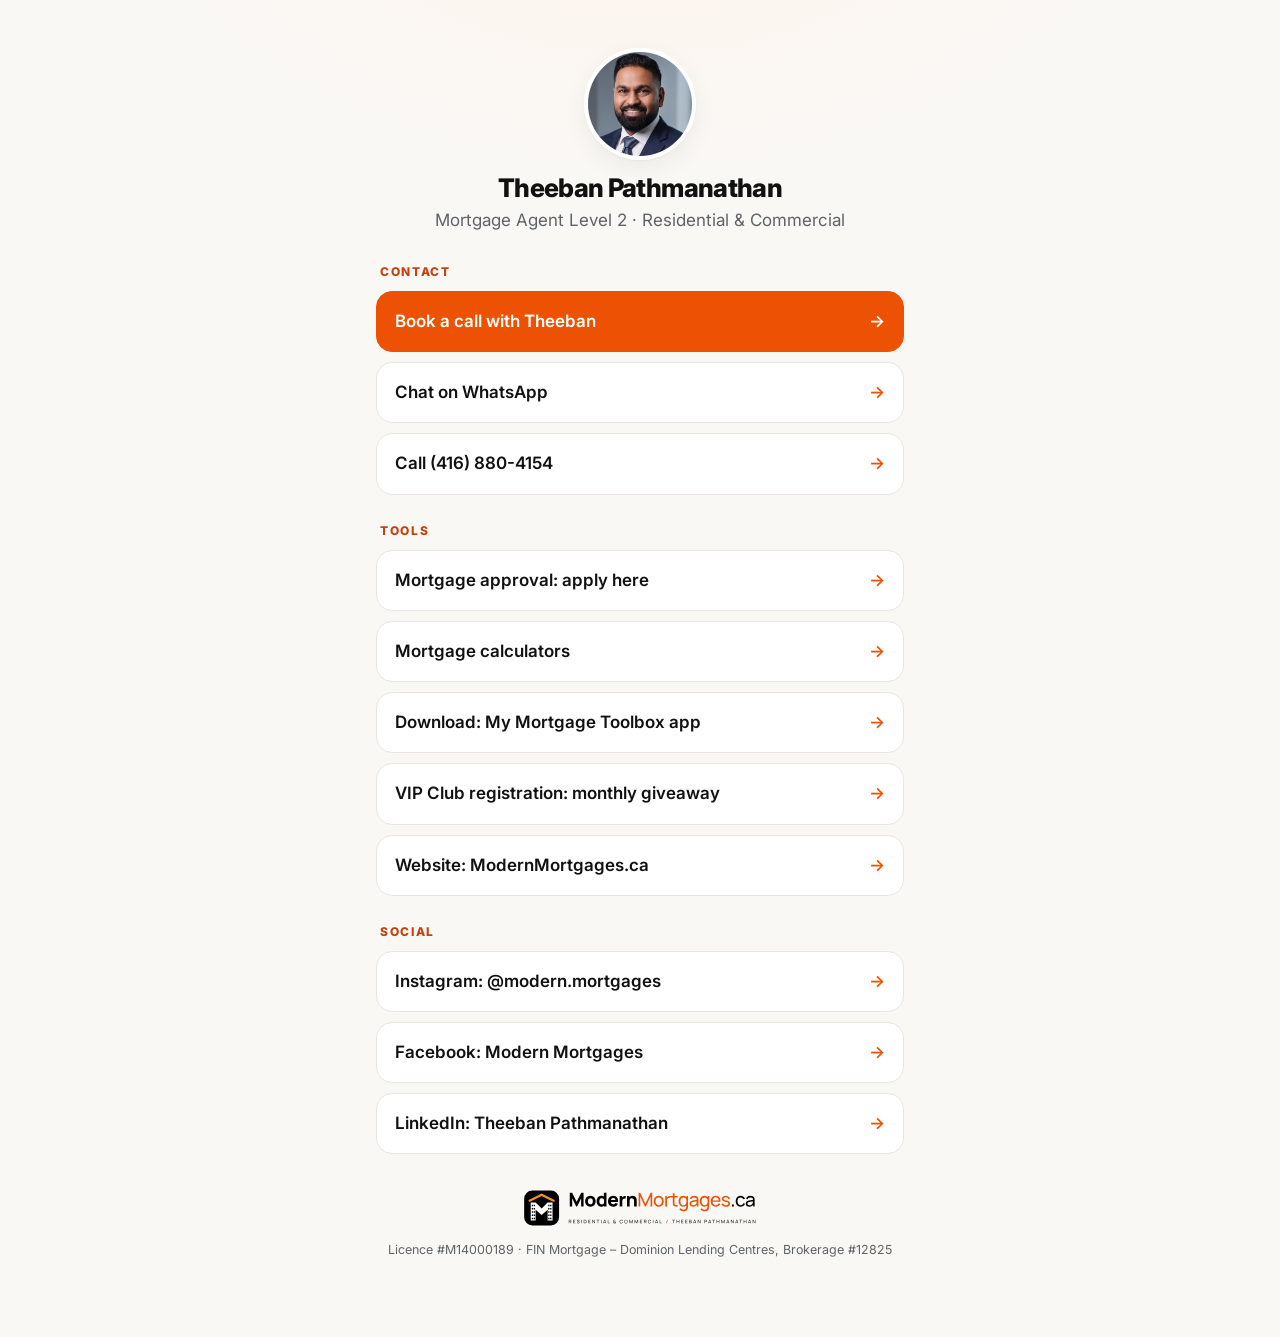
==== links/index.html @ 9a5ff661 "Launch new ModernMortgages.ca site" ====
<!doctype html>
<html lang="en-CA">
<head>
<meta charset="utf-8">
<meta name="viewport" content="width=device-width, initial-scale=1">
<title>Links | Theeban Pathmanathan – ModernMortgages.ca</title>
<meta name="description" content="Book a call, apply for a mortgage, download the mortgage calculator app and follow Theeban Pathmanathan, Mortgage Agent Level 2.">
<link rel="canonical" href="https://modernmortgages.ca/links/">
<meta property="og:title" content="Theeban Pathmanathan – Links">
<meta property="og:image" content="https://modernmortgages.ca/assets/img/og-image.jpg">
<link rel="icon" href="/assets/img/icon.svg" type="image/svg+xml">
<link rel="apple-touch-icon" href="/assets/img/apple-touch-icon.png">
<link rel="preconnect" href="https://fonts.googleapis.com">
<link rel="preconnect" href="https://fonts.gstatic.com" crossorigin>
<link href="https://fonts.googleapis.com/css2?family=Inter:wght@400;500;600;700;800&display=swap" rel="stylesheet">
<link rel="stylesheet" href="/assets/css/styles.css">
<style>
  body{background:radial-gradient(700px 420px at 50% -10%,var(--orange-50),transparent 70%),var(--bg-soft);min-height:100vh}
  .wrap{max-width:560px;margin:0 auto;padding:48px 16px 64px}
  .me{text-align:center;margin-bottom:28px}
  .me img.av{width:112px;height:112px;border-radius:50%;object-fit:cover;margin:0 auto 14px;border:4px solid #fff;box-shadow:var(--shadow)}
  .me h1{font-size:1.6rem;margin:0}
  .me p{color:var(--muted);margin:4px 0 0}
  .grp{font-size:.75rem;font-weight:800;letter-spacing:.14em;color:var(--orange-ink);text-transform:uppercase;margin:26px 4px 10px}
  .lnk{display:flex;align-items:center;justify-content:space-between;gap:12px;background:#fff;border:1px solid var(--line);border-radius:16px;padding:16px 18px;margin-bottom:10px;text-decoration:none;font-weight:600;transition:transform .15s,box-shadow .15s,border-color .15s}
  .lnk:hover{transform:translateY(-2px);box-shadow:var(--shadow);border-color:#ddd7cf}
  .lnk.hl{background:var(--orange);color:#fff;border-color:var(--orange)}
  .lnk span.arr{color:var(--orange)}
  .lnk.hl span.arr{color:#fff}
  .logo{display:block;margin:36px auto 0;height:36px;width:auto}
  .fine{text-align:center;color:var(--muted);font-size:.78rem;margin-top:14px}
</style>
</head>
<body>
<main class="wrap">
  <div class="me">
    <img class="av" src="/assets/img/theeban-avatar.jpg" alt="Theeban Pathmanathan" width="112" height="112">
    <h1>Theeban Pathmanathan</h1>
    <p>Mortgage Agent Level 2 · Residential &amp; Commercial</p>
  </div>

  <div class="grp">Contact</div>
  <a class="lnk hl" href="https://meet.theeban.ca" target="_blank" rel="noopener">Book a call with Theeban <span class="arr">→</span></a>
  <a class="lnk" href="https://wa.me/14168804154" target="_blank" rel="noopener">Chat on WhatsApp <span class="arr">→</span></a>
  <a class="lnk" href="tel:+14168804154">Call (416) 880-4154 <span class="arr">→</span></a>

  <div class="grp">Tools</div>
  <a class="lnk" href="https://velocity-client.newton.ca/en/client/journey?shortCode=3vnqzjtlrdep" target="_blank" rel="noopener">Mortgage approval: apply here <span class="arr">→</span></a>
  <a class="lnk" href="/#calculators">Mortgage calculators <span class="arr">→</span></a>
  <a class="lnk" href="https://www.dlcapp.ca/app/theeban-pathmanathan" target="_blank" rel="noopener">Download: My Mortgage Toolbox app <span class="arr">→</span></a>
  <a class="lnk" href="https://docs.google.com/forms/d/e/1FAIpQLSfHtJvlR5_J6w2fv-4KVkvPzqczx1tvNYaiG0FrdljaIQ_4Vw/viewform" target="_blank" rel="noopener">VIP Club registration: monthly giveaway <span class="arr">→</span></a>
  <a class="lnk" href="/">Website: ModernMortgages.ca <span class="arr">→</span></a>

  <div class="grp">Social</div>
  <a class="lnk" href="https://www.instagram.com/modern.mortgages" target="_blank" rel="noopener">Instagram: @modern.mortgages <span class="arr">→</span></a>
  <a class="lnk" href="https://www.facebook.com/modernmortgages.ca" target="_blank" rel="noopener">Facebook: Modern Mortgages <span class="arr">→</span></a>
  <a class="lnk" href="https://www.linkedin.com/in/theebanp" target="_blank" rel="noopener">LinkedIn: Theeban Pathmanathan <span class="arr">→</span></a>

  <a href="/"><img class="logo" src="/assets/img/logo.svg" alt="ModernMortgages.ca" width="233" height="36"></a>
  <p class="fine">Licence #M14000189 · FIN Mortgage – Dominion Lending Centres, Brokerage #12825</p>
</main>
</body>
</html>
---- assets/css/styles.css ----
/* ModernMortgages.ca — light, clean theme */
:root{
  --orange:#ED5204;          /* wordmark orange (brand) */
  --orange-2:#F79421;        /* roof / accent orange */
  --orange-ink:#C2410C;      /* accessible orange for small text on white */
  --orange-50:#FFF4EC;
  --orange-100:#FFE6D3;
  --ink:#111111;
  --ink-2:#333333;
  --muted:#5F6368;
  --line:#E9E6E1;
  --bg:#FFFFFF;
  --bg-soft:#FAF8F5;
  --bg-dark:#121212;
  --ok:#0F8A4B;
  --warn:#B45309;
  --radius:18px;
  --radius-sm:12px;
  --shadow:0 1px 2px rgba(17,17,17,.04),0 8px 24px rgba(17,17,17,.06);
  --shadow-lg:0 2px 4px rgba(17,17,17,.04),0 24px 48px rgba(17,17,17,.10);
  --max:1180px;
  --font:"Inter",system-ui,-apple-system,"Segoe UI",Roboto,Helvetica,Arial,sans-serif;
}
*,*::before,*::after{box-sizing:border-box}
html{scroll-behavior:smooth;-webkit-text-size-adjust:100%}
@media (prefers-reduced-motion:reduce){html{scroll-behavior:auto}*{transition:none!important;animation:none!important}}
body{margin:0;font-family:var(--font);color:var(--ink);background:var(--bg);font-size:17px;line-height:1.6;-webkit-font-smoothing:antialiased}
img{max-width:100%;height:auto;display:block}
a{color:inherit}
h1,h2,h3,h4{line-height:1.12;letter-spacing:-.025em;margin:0 0 .5em;font-weight:800}
h1{font-size:clamp(2.4rem,5.4vw,4.1rem)}
h2{font-size:clamp(1.9rem,3.6vw,2.8rem)}
h3{font-size:1.2rem;letter-spacing:-.01em;font-weight:700}
p{margin:0 0 1em}
.container{max-width:var(--max);margin:0 auto;padding:0 24px}
@media (max-width:600px){.container{padding:0 16px}}
.accent{color:var(--orange)}
.eyebrow{display:inline-flex;align-items:center;gap:8px;font-size:.78rem;font-weight:700;letter-spacing:.14em;text-transform:uppercase;color:var(--orange-ink);margin-bottom:14px}
.eyebrow::before{content:"";width:18px;height:2px;background:var(--orange-2);border-radius:2px}
.lead{font-size:1.15rem;color:var(--muted);max-width:620px}
.section{padding:96px 0}
.section-soft{background:var(--bg-soft)}
.section-head{max-width:680px;margin-bottom:48px}
.section-head.center{margin-left:auto;margin-right:auto;text-align:center}
.section-head.center .eyebrow::before{display:none}
@media (max-width:700px){.section{padding:64px 0}}
.skip{position:absolute;left:-999px;top:8px;background:#fff;padding:8px 12px;border-radius:8px;z-index:100}
.skip:focus{left:8px}
:focus-visible{outline:3px solid var(--orange-2);outline-offset:2px;border-radius:6px}

/* Buttons */
.btn{display:inline-flex;align-items:center;justify-content:center;gap:10px;padding:14px 22px;border-radius:999px;font-weight:700;font-size:.98rem;text-decoration:none;border:1.5px solid transparent;cursor:pointer;transition:transform .15s ease,box-shadow .15s ease,background .15s ease;white-space:nowrap;font-family:inherit}
.btn svg{width:18px;height:18px;flex:none}
.btn-primary{background:var(--orange);color:#fff;box-shadow:0 6px 18px rgba(237,82,4,.28)}
.btn-primary:hover{background:#D84A03;transform:translateY(-1px)}
.btn-dark{background:var(--ink);color:#fff}
.btn-dark:hover{background:#000;transform:translateY(-1px)}
.btn-ghost{background:#fff;color:var(--ink);border-color:var(--line)}
.btn-ghost:hover{border-color:var(--ink);transform:translateY(-1px)}
.btn-sm{padding:10px 16px;font-size:.9rem}

/* Header */
.site-header{position:sticky;top:0;z-index:50;background:rgba(255,255,255,.88);backdrop-filter:saturate(180%) blur(14px);-webkit-backdrop-filter:saturate(180%) blur(14px);border-bottom:1px solid transparent;transition:border-color .2s}
.site-header.scrolled{border-bottom-color:var(--line)}
.nav{display:flex;align-items:center;justify-content:space-between;height:76px;gap:24px}
.brand img{height:42px;width:auto}
.nav-links{display:flex;gap:30px;list-style:none;margin:0;padding:0}
.nav-links a{text-decoration:none;font-weight:600;font-size:.95rem;color:var(--ink-2)}
.nav-links a:hover{color:var(--orange)}
.nav-cta{display:flex;gap:10px;align-items:center}
.menu-btn{display:none;background:none;border:1px solid var(--line);border-radius:12px;width:44px;height:44px;align-items:center;justify-content:center;cursor:pointer}
.menu-btn svg{width:22px;height:22px}
.mobile-menu{display:none}
@media (max-width:1020px){
  .nav-links,.nav-cta .btn-ghost{display:none}
  .menu-btn{display:inline-flex}
  .mobile-menu.open{display:block;border-top:1px solid var(--line);background:#fff;padding:12px 16px 20px}
  .mobile-menu a{display:block;padding:12px 4px;text-decoration:none;font-weight:600;border-bottom:1px solid var(--line)}
  .mobile-menu .btn{width:100%;margin-top:12px;border-bottom:none}
}
@media (max-width:520px){.brand img{height:32px}.nav-cta .btn-primary{display:none}.nav{height:66px}}

/* Hero */
.hero{position:relative;padding:72px 0 88px;overflow:hidden;background:
  radial-gradient(900px 480px at 92% -10%,var(--orange-50),transparent 60%),
  radial-gradient(700px 400px at -10% 110%,#F4F1EC,transparent 60%),#fff}
.hero-grid{display:grid;grid-template-columns:1.1fr .9fr;gap:56px;align-items:center}
.hero h1 .accent{display:block}
.hero .lead{margin:18px 0 30px}
.hero-ctas{display:flex;gap:12px;flex-wrap:wrap}
.chips{display:grid;grid-template-columns:repeat(3,minmax(0,1fr));gap:10px;margin-top:40px}
.chip{display:flex;gap:10px;align-items:center;background:#fff;border:1px solid var(--line);border-radius:14px;padding:10px 12px;font-size:.84rem;line-height:1.25}
.chip strong{display:block;font-size:.88rem}
.chip span{color:var(--muted)}
.chip .ic{width:34px;height:34px;flex:none;border-radius:10px;background:var(--orange-50);color:var(--orange);display:grid;place-items:center}
.chip .ic svg{width:18px;height:18px}
.hero-photo{position:relative;justify-self:center;max-width:440px;width:100%}
.hero-photo .frame{border-radius:28px;overflow:hidden;box-shadow:var(--shadow-lg);aspect-ratio:4/4.6;background:#e9edf2}
.hero-photo .frame img{width:100%;height:100%;object-fit:cover;object-position:50% 20%}
.hero-photo .roof{position:absolute;left:50%;top:-34px;transform:translateX(-50%);width:62%;color:var(--orange-2)}
.badge-float{position:absolute;background:#fff;border-radius:16px;box-shadow:var(--shadow-lg);padding:12px 16px;font-size:.85rem;line-height:1.3}
.badge-float strong{display:block;font-size:1rem}
.badge-float.b1{left:-28px;bottom:36px}
.badge-float.b2{right:-22px;top:42px;text-align:center}
.badge-float.b2 strong{font-size:1.6rem;color:var(--orange);letter-spacing:-.02em}
@media (max-width:980px){
  .hero-grid{grid-template-columns:1fr}
  .hero-photo{max-width:340px;margin-top:8px}
  .chips{grid-template-columns:repeat(2,minmax(0,1fr))}
}
@media (max-width:520px){
  .hero{padding:48px 0 64px}
  .badge-float.b1{left:-6px;bottom:16px}
  .badge-float.b2{right:-6px;top:20px}
  .hero-ctas .btn{flex:1 1 100%}
}

/* Stats */
.stats{display:grid;grid-template-columns:repeat(4,1fr);background:var(--ink);color:#fff;border-radius:24px;padding:34px 20px;margin-top:-44px;position:relative;z-index:2;box-shadow:var(--shadow-lg)}
.stat{text-align:center;padding:4px 10px;border-right:1px solid rgba(255,255,255,.12)}
.stat:last-child{border-right:0}
.stat b{display:block;font-size:clamp(1.8rem,3.4vw,2.5rem);font-weight:800;letter-spacing:-.03em;color:var(--orange-2);line-height:1.1}
.stat span{font-size:.9rem;color:#cfcfcf}
@media (max-width:700px){.stats{grid-template-columns:repeat(2,1fr);row-gap:22px}.stat:nth-child(2){border-right:0}}

/* Cards / services */
.grid-3{display:grid;grid-template-columns:repeat(3,1fr);gap:20px}
@media (max-width:960px){.grid-3{grid-template-columns:repeat(2,1fr)}}
@media (max-width:620px){.grid-3{grid-template-columns:1fr}}
.card{background:#fff;border:1px solid var(--line);border-radius:var(--radius);padding:28px;transition:transform .2s,box-shadow .2s,border-color .2s}
.card:hover{transform:translateY(-3px);box-shadow:var(--shadow);border-color:#ddd7cf}
.card .ic{width:48px;height:48px;border-radius:14px;background:var(--orange-50);color:var(--orange);display:grid;place-items:center;margin-bottom:18px}
.card .ic svg{width:24px;height:24px}
.card p{color:var(--muted);margin:0;font-size:.98rem}

/* About */
.about-grid{display:grid;grid-template-columns:.9fr 1.1fr;gap:64px;align-items:center}
.about-media{position:relative}
.about-media .frame{border-radius:24px;overflow:hidden;aspect-ratio:1/1.05;background:#e9edf2}
.about-media .frame img{width:100%;height:100%;object-fit:cover;object-position:50% 18%}
.about-media .cobrand{position:absolute;left:20px;right:20px;bottom:-26px;background:#000;border-radius:16px;padding:12px 16px;box-shadow:var(--shadow-lg)}
.id-card{background:#000;color:#fff;border-radius:26px;padding:30px;box-shadow:var(--shadow-lg);position:relative;overflow:hidden}
.id-card::before{content:"";position:absolute;right:-60px;top:-60px;width:220px;height:220px;border-radius:50%;background:radial-gradient(circle,rgba(247,148,33,.35),transparent 70%)}
.id-top{display:flex;gap:16px;align-items:center;margin-bottom:22px;position:relative}
.id-av{width:76px;height:76px;border-radius:50%;object-fit:cover;border:3px solid var(--orange-2)}
.id-top b{display:block;font-size:1.2rem}
.id-top span{color:#bdbdbd;font-size:.92rem}
.id-list{margin:0 0 22px;display:grid;gap:0;position:relative}
.id-list div{display:flex;justify-content:space-between;gap:16px;padding:12px 0;border-bottom:1px solid #242424;font-size:.95rem}
.id-list dt{color:#a8a8a8}
.id-list dd{margin:0;font-weight:700;text-align:right}
.id-cobrand{width:100%;height:auto;border-radius:10px}
.checklist{list-style:none;padding:0;margin:24px 0 30px;display:grid;gap:12px}
.checklist li{display:flex;gap:12px;align-items:flex-start;font-weight:500}
.checklist svg{width:22px;height:22px;flex:none;color:var(--orange);margin-top:2px}
@media (max-width:900px){.about-grid{grid-template-columns:1fr;gap:56px}.about-media{max-width:460px}}

/* Steps */
.steps{display:grid;grid-template-columns:repeat(4,1fr);gap:20px;counter-reset:step}
.step{position:relative;padding:26px;border-radius:var(--radius);background:#fff;border:1px solid var(--line)}
.step::before{counter-increment:step;content:"0" counter(step);font-weight:800;font-size:.9rem;color:var(--orange);letter-spacing:.05em;display:block;margin-bottom:10px}
.step p{color:var(--muted);font-size:.95rem;margin:0}
@media (max-width:900px){.steps{grid-template-columns:repeat(2,1fr)}}
@media (max-width:540px){.steps{grid-template-columns:1fr}}

/* Calculators */
.calc-shell{background:#fff;border:1px solid var(--line);border-radius:26px;box-shadow:var(--shadow);overflow:hidden}
.tabs{display:flex;gap:6px;padding:10px;background:var(--bg-soft);border-bottom:1px solid var(--line);overflow-x:auto;scrollbar-width:none}
.tabs::-webkit-scrollbar{display:none}
.tab{flex:1 0 auto;display:inline-flex;align-items:center;justify-content:center;gap:8px;padding:12px 18px;border-radius:12px;border:0;background:transparent;font:inherit;font-weight:600;font-size:.95rem;color:var(--ink-2);cursor:pointer}
.tab svg{width:18px;height:18px}
.tab[aria-selected="true"]{background:#fff;color:var(--ink);box-shadow:0 1px 3px rgba(0,0,0,.08)}
.tab[aria-selected="true"] svg{color:var(--orange)}
.calc-panel{display:grid;grid-template-columns:1.15fr .85fr;gap:0}
.calc-panel[hidden]{display:none}
.calc-inputs{padding:32px;display:grid;gap:22px;align-content:start}
.calc-results{padding:32px;background:var(--bg-soft);border-left:1px solid var(--line);display:flex;flex-direction:column;gap:16px}
@media (max-width:880px){.calc-panel{grid-template-columns:1fr}.calc-results{border-left:0;border-top:1px solid var(--line)}}
@media (max-width:520px){.calc-inputs,.calc-results{padding:22px 18px}}
.field label,.field .lbl{display:flex;justify-content:space-between;align-items:center;gap:12px;font-weight:600;font-size:.94rem;margin-bottom:8px}
.field .hint{font-weight:500;color:var(--muted);font-size:.82rem}
.num{display:flex;align-items:center;border:1px solid var(--line);border-radius:10px;background:#fff;padding:0 10px;min-width:0;width:150px}
.num:focus-within{border-color:var(--orange-2);box-shadow:0 0 0 3px var(--orange-100)}
.num span{color:var(--muted);font-size:.9rem}
.num input{border:0;outline:0;width:100%;padding:8px 4px;font:inherit;font-weight:700;text-align:right;background:transparent;color:var(--ink);-moz-appearance:textfield}
.num input::-webkit-outer-spin-button,.num input::-webkit-inner-spin-button{-webkit-appearance:none;margin:0}
input[type=range]{-webkit-appearance:none;appearance:none;width:100%;height:6px;border-radius:6px;background:linear-gradient(to right,var(--orange) 0%,var(--orange) var(--p,50%),#E8E4DE var(--p,50%));outline:none;cursor:pointer;margin:6px 0}
input[type=range]::-webkit-slider-thumb{-webkit-appearance:none;width:22px;height:22px;border-radius:50%;background:#fff;border:3px solid var(--orange);box-shadow:0 2px 6px rgba(0,0,0,.15)}
input[type=range]::-moz-range-thumb{width:18px;height:18px;border-radius:50%;background:#fff;border:3px solid var(--orange);box-shadow:0 2px 6px rgba(0,0,0,.15)}
.row-2{display:grid;grid-template-columns:1fr 1fr;gap:16px}
@media (max-width:520px){.row-2{grid-template-columns:1fr}}
select,.select{width:100%;font:inherit;font-weight:600;padding:10px 12px;border:1px solid var(--line);border-radius:10px;background:#fff;color:var(--ink)}
.toggle{display:flex;align-items:center;gap:10px;font-weight:600;font-size:.94rem;cursor:pointer}
.toggle input{width:18px;height:18px;accent-color:var(--orange)}
.result-hero{background:var(--ink);color:#fff;border-radius:18px;padding:24px}
.result-hero .k{font-size:.78rem;letter-spacing:.12em;text-transform:uppercase;color:#bdbdbd;font-weight:700}
.result-hero .v{font-size:clamp(2.2rem,5vw,2.9rem);font-weight:800;letter-spacing:-.03em;color:var(--orange-2);line-height:1.1;margin:6px 0 2px}
.result-hero .s{color:#cfcfcf;font-size:.9rem}
.kv{display:grid;grid-template-columns:1fr 1fr;gap:12px}
.kv > div{background:#fff;border:1px solid var(--line);border-radius:14px;padding:14px}
.kv .k{font-size:.8rem;color:var(--muted);font-weight:600}
.kv .v{font-size:1.15rem;font-weight:800;letter-spacing:-.01em}
.kv .v.good{color:var(--ok)}
.note{font-size:.82rem;color:var(--muted);margin:0}
.alert{border-radius:12px;padding:12px 14px;font-size:.88rem;background:#FFF7E6;border:1px solid #F8DDA8;color:#7A4A00}
.alert.ok{background:#ECF8F1;border-color:#BFE5CF;color:#0B5E35}
.alert[hidden]{display:none}
.bar{height:12px;border-radius:999px;background:#E8E4DE;overflow:hidden;display:flex}
.bar i{display:block;height:100%}
.legend{display:flex;gap:16px;font-size:.8rem;color:var(--muted);flex-wrap:wrap}
.legend b{display:inline-block;width:10px;height:10px;border-radius:3px;margin-right:6px;vertical-align:-1px}
.calc-cta{display:flex;gap:10px;flex-wrap:wrap}
.calc-cta .btn{flex:1}

/* App */
.app{display:grid;grid-template-columns:1.1fr .9fr;gap:48px;align-items:center;background:linear-gradient(135deg,var(--orange-50),#fff 70%);border:1px solid var(--orange-100);border-radius:28px;padding:56px}
.app-feats{display:grid;grid-template-columns:1fr 1fr;gap:14px}
.app-feat{background:#fff;border:1px solid var(--line);border-radius:16px;padding:18px}
.app-feat b{display:block;margin-bottom:2px}
.app-feat span{color:var(--muted);font-size:.9rem}
@media (max-width:900px){.app{grid-template-columns:1fr;padding:32px 22px}}
@media (max-width:460px){.app-feats{grid-template-columns:1fr}}

/* Testimonials */
figure.card{margin:0}
.quote{display:flex;flex-direction:column;justify-content:space-between;gap:20px}
.quote blockquote{margin:0;font-size:1.04rem;color:var(--ink-2)}
.stars{color:var(--orange-2);letter-spacing:2px;font-size:1rem}
.who{display:flex;align-items:center;gap:12px}
.who .av{width:42px;height:42px;border-radius:50%;background:var(--orange-50);color:var(--orange);display:grid;place-items:center;font-weight:800}
.who b{display:block;font-size:.95rem}
.who span{font-size:.85rem;color:var(--muted)}

/* FAQ */
.faq{max-width:820px;margin:0 auto;display:grid;gap:12px}
.faq details{background:#fff;border:1px solid var(--line);border-radius:16px;padding:0 22px}
.faq summary{list-style:none;cursor:pointer;padding:20px 0;font-weight:700;display:flex;justify-content:space-between;gap:16px;align-items:center}
.faq summary::-webkit-details-marker{display:none}
.faq summary::after{content:"+";font-size:1.5rem;font-weight:400;color:var(--orange);line-height:1}
.faq details[open] summary::after{content:"–"}
.faq details p{color:var(--muted);margin:0 0 20px}

/* Contact */
.contact-grid{display:grid;grid-template-columns:repeat(3,1fr);gap:20px}
.contact-card{display:flex;flex-direction:column;gap:12px;text-decoration:none;background:#fff;border:1px solid var(--line);border-radius:var(--radius);padding:28px;transition:transform .2s,box-shadow .2s}
.contact-card:hover{transform:translateY(-3px);box-shadow:var(--shadow)}
.contact-card.primary{background:var(--orange);color:#fff;border-color:var(--orange)}
.contact-card.primary p{color:#ffe9dc}
.contact-card .ic{width:48px;height:48px;border-radius:14px;background:var(--orange-50);color:var(--orange);display:grid;place-items:center}
.contact-card.primary .ic{background:rgba(255,255,255,.18);color:#fff}
.contact-card .ic svg{width:24px;height:24px}
.contact-card h3{margin:0}
.contact-card p{margin:0;color:var(--muted)}
.contact-card .go{margin-top:auto;font-weight:700;display:inline-flex;gap:6px;align-items:center}
@media (max-width:900px){.contact-grid{grid-template-columns:1fr}}

/* Footer */
.site-footer{background:var(--bg-dark);color:#d6d6d6;padding:72px 0 28px;font-size:.94rem}
.site-footer a{color:#d6d6d6;text-decoration:none}
.site-footer a:hover{color:#fff}
.foot-grid{display:grid;grid-template-columns:1.4fr 1fr 1fr 1fr;gap:40px}
.foot-grid h4{color:#fff;font-size:.95rem;letter-spacing:0;margin-bottom:14px}
.foot-grid ul{list-style:none;margin:0;padding:0;display:grid;gap:8px}
.foot-logo{height:44px;width:auto;margin-bottom:18px}
.socials{display:flex;gap:10px;margin-top:18px}
.socials a{width:40px;height:40px;border-radius:12px;background:#1f1f1f;display:grid;place-items:center}
.socials a:hover{background:var(--orange)}
.socials svg{width:18px;height:18px}
.foot-legal{border-top:1px solid #262626;margin-top:48px;padding-top:24px;display:flex;justify-content:space-between;align-items:center;gap:24px;flex-wrap:wrap;font-size:.82rem;color:#9a9a9a}
.foot-legal img{height:44px;width:auto}
@media (max-width:900px){.foot-grid{grid-template-columns:1fr 1fr}}
@media (max-width:520px){.foot-grid{grid-template-columns:1fr}}

/* Mobile sticky action bar */
.mobile-bar{display:none}
@media (max-width:700px){
  .mobile-bar{display:grid;grid-template-columns:1fr 1fr;gap:8px;position:fixed;left:0;right:0;bottom:0;z-index:60;padding:10px 12px calc(10px + env(safe-area-inset-bottom));background:rgba(255,255,255,.95);backdrop-filter:blur(10px);border-top:1px solid var(--line)}
  .mobile-bar .btn{padding:12px 10px}
  body{padding-bottom:76px}
}

/* Reveal */
.reveal{opacity:0;transform:translateY(14px);transition:opacity .6s ease,transform .6s ease}
.reveal.in{opacity:1;transform:none}
.no-js .reveal{opacity:1;transform:none}
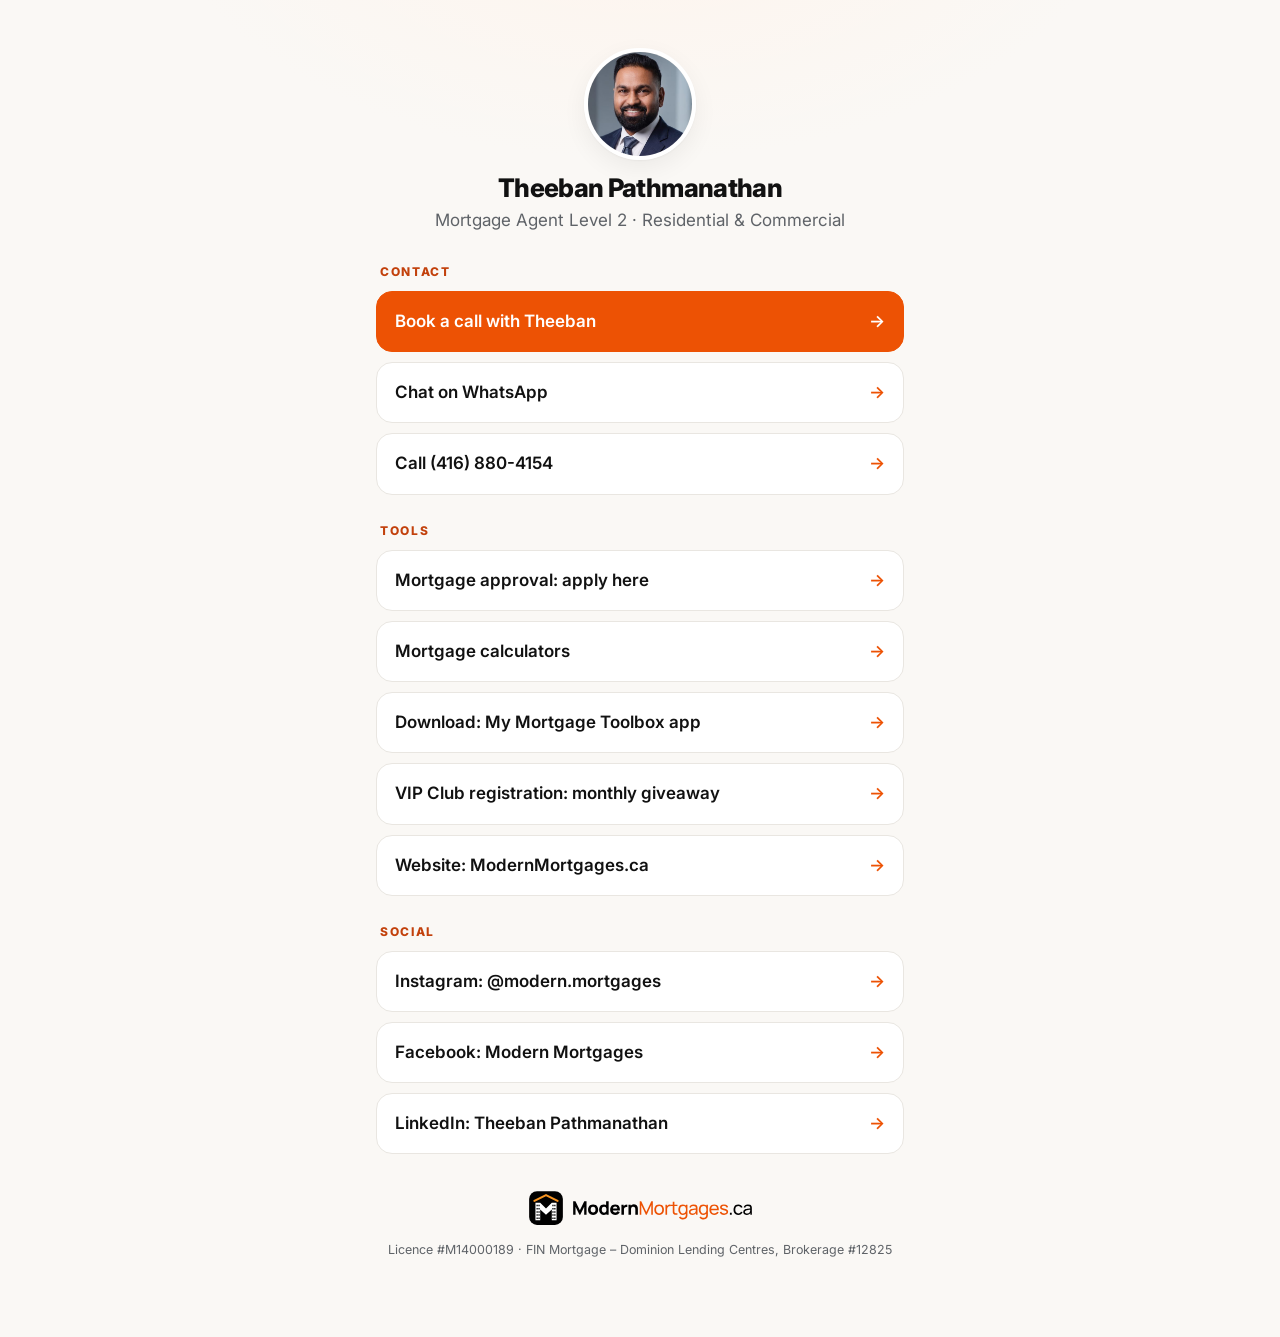
==== commit f8d5590d: "Use no-tagline logo in header; updated brand logos and icons" ====
--- a/links/index.html
+++ b/links/index.html
@@ -56,7 +56,7 @@
   <a class="lnk" href="https://www.facebook.com/modernmortgages.ca" target="_blank" rel="noopener">Facebook: Modern Mortgages <span class="arr">→</span></a>
   <a class="lnk" href="https://www.linkedin.com/in/theebanp" target="_blank" rel="noopener">LinkedIn: Theeban Pathmanathan <span class="arr">→</span></a>
 
-  <a href="/"><img class="logo" src="/assets/img/logo.svg" alt="ModernMortgages.ca" width="233" height="36"></a>
+  <a href="/"><img class="logo" src="/assets/img/logo.svg" alt="ModernMortgages.ca" width="225" height="36"></a>
   <p class="fine">Licence #M14000189 · FIN Mortgage – Dominion Lending Centres, Brokerage #12825</p>
 </main>
 </body>
--- a/assets/css/styles.css
+++ b/assets/css/styles.css
@@ -63,7 +63,7 @@
 .site-header{position:sticky;top:0;z-index:50;background:rgba(255,255,255,.88);backdrop-filter:saturate(180%) blur(14px);-webkit-backdrop-filter:saturate(180%) blur(14px);border-bottom:1px solid transparent;transition:border-color .2s}
 .site-header.scrolled{border-bottom-color:var(--line)}
 .nav{display:flex;align-items:center;justify-content:space-between;height:76px;gap:24px}
-.brand img{height:42px;width:auto}
+.brand img{height:44px;width:auto}
 .nav-links{display:flex;gap:30px;list-style:none;margin:0;padding:0}
 .nav-links a{text-decoration:none;font-weight:600;font-size:.95rem;color:var(--ink-2)}
 .nav-links a:hover{color:var(--orange)}
@@ -78,7 +78,7 @@
   .mobile-menu a{display:block;padding:12px 4px;text-decoration:none;font-weight:600;border-bottom:1px solid var(--line)}
   .mobile-menu .btn{width:100%;margin-top:12px;border-bottom:none}
 }
-@media (max-width:520px){.brand img{height:32px}.nav-cta .btn-primary{display:none}.nav{height:66px}}
+@media (max-width:520px){.brand img{height:34px}.nav-cta .btn-primary{display:none}.nav{height:66px}}
 
 /* Hero */
 .hero{position:relative;padding:72px 0 88px;overflow:hidden;background:
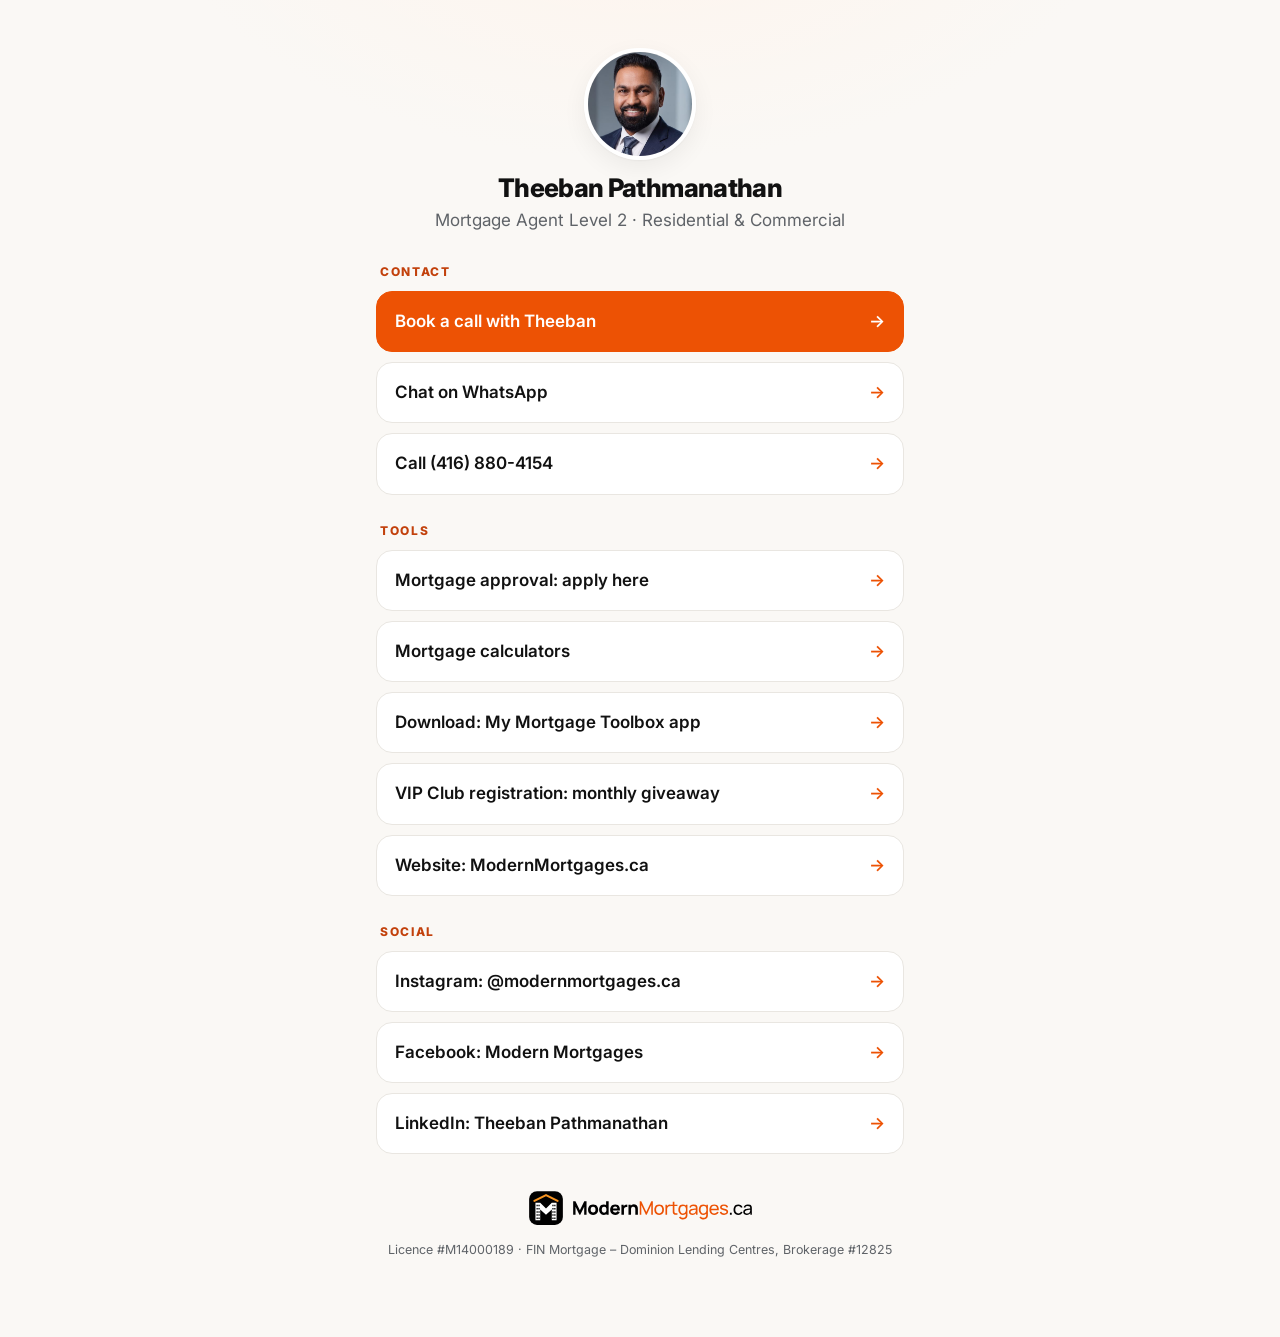
==== commit 65dfe9b4: "Update Instagram link to @modernmortgages.ca" ====
--- a/links/index.html
+++ b/links/index.html
@@ -8,12 +8,12 @@
 <link rel="canonical" href="https://modernmortgages.ca/links/">
 <meta property="og:title" content="Theeban Pathmanathan – Links">
 <meta property="og:image" content="https://modernmortgages.ca/assets/img/og-image.jpg">
-<link rel="icon" href="/assets/img/icon.svg" type="image/svg+xml">
+<link rel="icon" href="/assets/img/icon.svg?v=20261022b" type="image/svg+xml">
 <link rel="apple-touch-icon" href="/assets/img/apple-touch-icon.png">
 <link rel="preconnect" href="https://fonts.googleapis.com">
 <link rel="preconnect" href="https://fonts.gstatic.com" crossorigin>
 <link href="https://fonts.googleapis.com/css2?family=Inter:wght@400;500;600;700;800&display=swap" rel="stylesheet">
-<link rel="stylesheet" href="/assets/css/styles.css">
+<link rel="stylesheet" href="/assets/css/styles.css?v=20261022b">
 <style>
   body{background:radial-gradient(700px 420px at 50% -10%,var(--orange-50),transparent 70%),var(--bg-soft);min-height:100vh}
   .wrap{max-width:560px;margin:0 auto;padding:48px 16px 64px}
@@ -52,11 +52,11 @@
   <a class="lnk" href="/">Website: ModernMortgages.ca <span class="arr">→</span></a>
 
   <div class="grp">Social</div>
-  <a class="lnk" href="https://www.instagram.com/modern.mortgages" target="_blank" rel="noopener">Instagram: @modern.mortgages <span class="arr">→</span></a>
+  <a class="lnk" href="https://www.instagram.com/modernmortgages.ca" target="_blank" rel="noopener">Instagram: @modernmortgages.ca <span class="arr">→</span></a>
   <a class="lnk" href="https://www.facebook.com/modernmortgages.ca" target="_blank" rel="noopener">Facebook: Modern Mortgages <span class="arr">→</span></a>
   <a class="lnk" href="https://www.linkedin.com/in/theebanp" target="_blank" rel="noopener">LinkedIn: Theeban Pathmanathan <span class="arr">→</span></a>
 
-  <a href="/"><img class="logo" src="/assets/img/logo.svg" alt="ModernMortgages.ca" width="225" height="36"></a>
+  <a href="/"><img class="logo" src="/assets/img/logo.svg?v=20261022b" alt="ModernMortgages.ca" width="225" height="36"></a>
   <p class="fine">Licence #M14000189 · FIN Mortgage – Dominion Lending Centres, Brokerage #12825</p>
 </main>
 </body>
